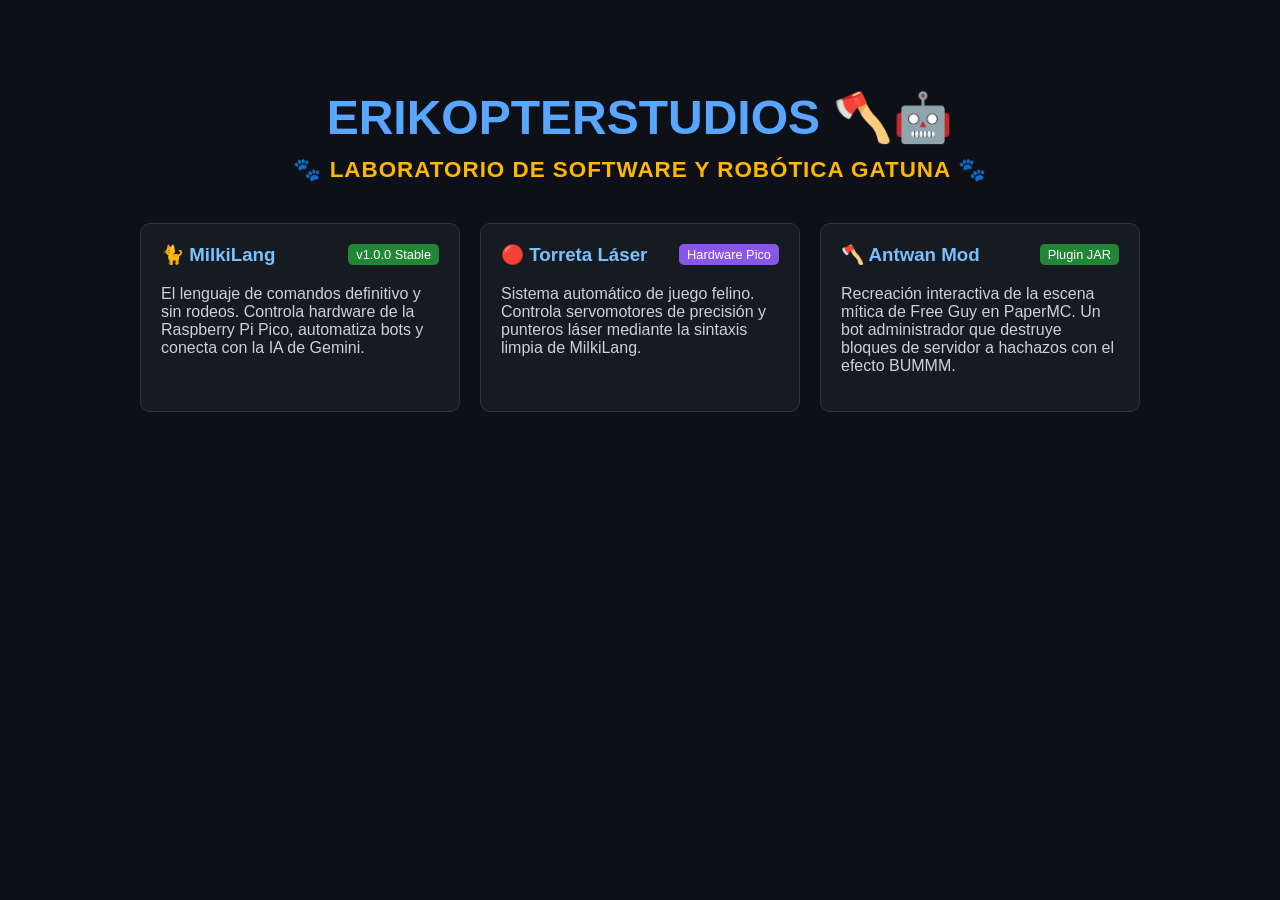
==== index.html @ 0bd47806 "Update index.html" ====
<!DOCTYPE html>
<html lang="es">
<head>
    <meta charset="UTF-8">
    <title>ErikopterStudios | Central Oficial</title>
    <style>
        body {
            background-color: #0d1117;
            color: #c9d1d9;
            font-family: 'Segoe UI', Tahoma, Geneva, Verdana, sans-serif;
            text-align: center;
            padding: 50px;
        }
        h1 {
            color: #58a6ff;
            font-size: 3em;
            margin-bottom: 10px;
        }
        .subtitle {
            color: #ffb703;
            font-size: 1.4em;
            font-weight: bold;
            margin-bottom: 40px;
            text-transform: uppercase;
            letter-spacing: 1px;
        }
        .container {
            max-width: 1000px;
            margin: 0 auto;
            display: grid;
            grid-template-columns: 1fr 1fr 1fr; /* ¡Tres columnas para tus tres inventos! */
            gap: 20px;
        }
        .card {
            background-color: #161b22;
            border: 1px solid #30363d;
            border-radius: 10px;
            padding: 20px;
            text-align: left;
            display: flex;
            flex-direction: column;
            justify-content: space-between;
        }
        .card h3 {
            color: #79c0ff;
            margin-top: 0;
        }
        .badge {
            background-color: #238636;
            color: white;
            padding: 3px 8px;
            border-radius: 5px;
            font-size: 0.8em;
            float: right;
        }
        .badge-hardware {
            background-color: #8957e5;
        }
    </style>
</head>
<body>

    <h1>ERIKOPTERSTUDIOS 🪓🤖</h1>
    <div class="subtitle">🐾 LABORATORIO DE SOFTWARE Y ROBÓTICA GATUNA 🐾</div>

    <div class="container">
        <!-- INVENTO 1 -->
        <div class="card">
            <div>
                <span class="badge">v1.0.0 Stable</span>
                <h3>🐈 MilkiLang</h3>
                <p>El lenguaje de comandos definitivo y sin rodeos. Controla hardware de la Raspberry Pi Pico, automatiza bots y conecta con la IA de Gemini.</p>
            </div>
        </div>

        <!-- INVENTO 2 -->
        <div class="card">
            <div>
                <span class="badge badge-hardware">Hardware Pico</span>
                <h3>🔴 Torreta Láser</h3>
                <p>Sistema automático de juego felino. Controla servomotores de precisión y punteros láser mediante la sintaxis limpia de MilkiLang.</p>
            </div>
        </div>

        <!-- INVENTO 3 -->
        <div class="card">
            <div>
                <span class="badge">Plugin JAR</span>
                <h3>🪓 Antwan Mod</h3>
                <p>Recreación interactiva de la escena mítica de Free Guy en PaperMC. Un bot administrador que destruye bloques de servidor a hachazos con el efecto BUMMM.</p>
            </div>
        </div>
    </div>

</body>
</html>
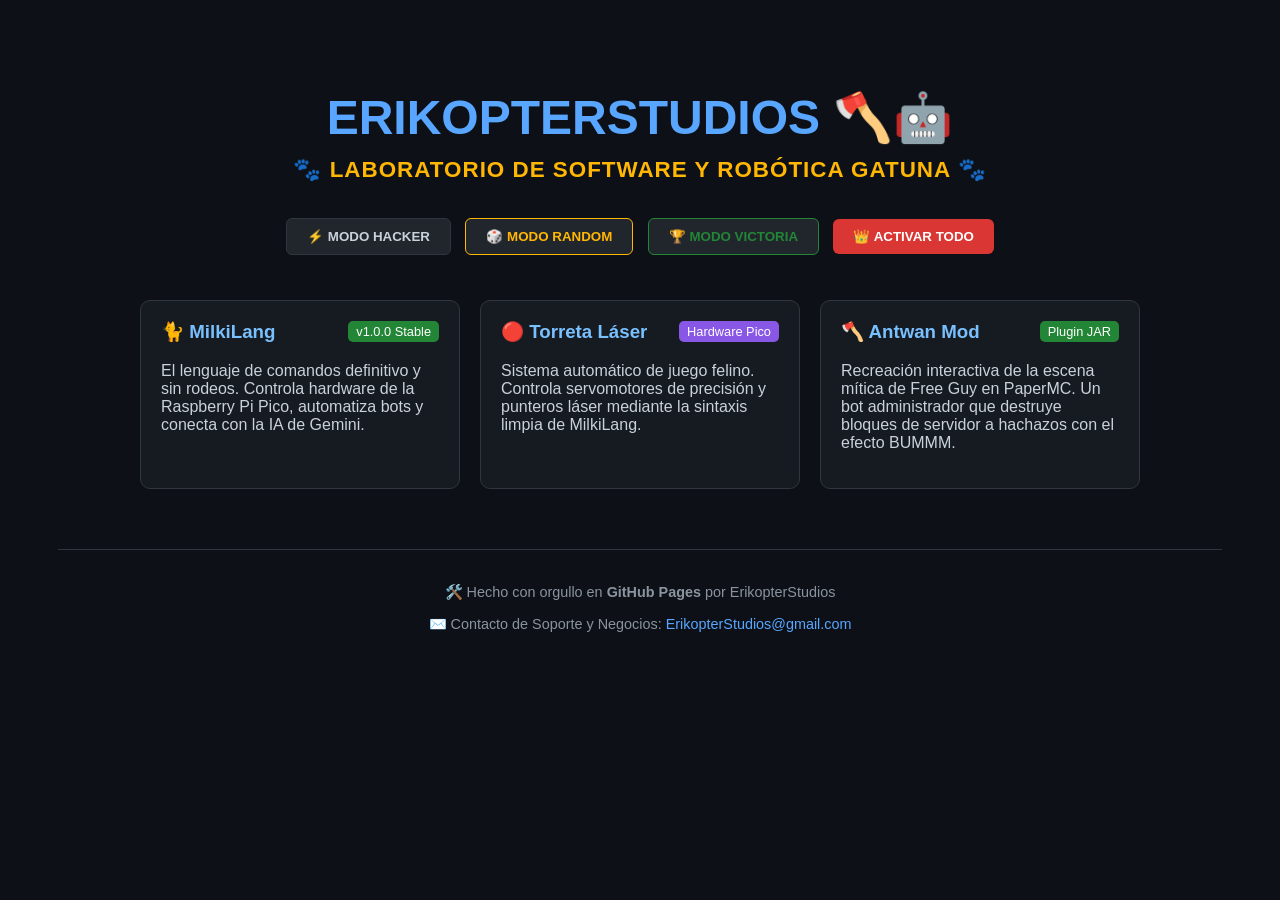
==== commit e33925d9: "Update index.html" ====
--- a/index.html
+++ b/index.html
@@ -4,43 +4,89 @@
     <meta charset="UTF-8">
     <title>ErikopterStudios | Central Oficial</title>
     <style>
+        :root {
+            --bg-color: #0d1117;
+            --card-bg: #161b22;
+            --border-color: #30363d;
+            --text-main: #c9d1d9;
+            --text-title: #58a6ff;
+            --accent: #ffb703;
+        }
+        
+        .hacker-mode {
+            --bg-color: #000000;
+            --card-bg: #0a0a0a;
+            --border-color: #00ff00;
+            --text-main: #00ff00;
+            --text-title: #00ff00;
+            --accent: #00ff00;
+        }
+
         body {
-            background-color: #0d1117;
-            color: #c9d1d9;
+            background-color: var(--bg-color);
+            color: var(--text-main);
             font-family: 'Segoe UI', Tahoma, Geneva, Verdana, sans-serif;
             text-align: center;
             padding: 50px;
+            transition: all 0.3s ease;
         }
         h1 {
-            color: #58a6ff;
+            color: var(--text-title);
             font-size: 3em;
             margin-bottom: 10px;
         }
         .subtitle {
-            color: #ffb703;
+            color: var(--accent);
             font-size: 1.4em;
             font-weight: bold;
-            margin-bottom: 40px;
+            margin-bottom: 30px;
             text-transform: uppercase;
             letter-spacing: 1px;
         }
+        
+        /* 🕹️ BOTONES INTERACTIVOS DEL PANEL */
+        .btn-interact {
+            background-color: #21262d;
+            border: 1px solid var(--border-color);
+            color: var(--text-main);
+            padding: 10px 20px;
+            border-radius: 6px;
+            font-weight: bold;
+            cursor: pointer;
+            margin: 5px;
+            transition: 0.2s;
+        }
+        .btn-interact:hover {
+            transform: scale(1.05);
+            opacity: 0.9;
+        }
+
         .container {
             max-width: 1000px;
             margin: 0 auto;
             display: grid;
-            grid-template-columns: 1fr 1fr 1fr; /* ¡Tres columnas para tus tres inventos! */
+            grid-template-columns: 1fr 1fr 1fr;
             gap: 20px;
         }
+        
+        /* ✨ EFECTO INTERACTIVO EN TARJETAS */
         .card {
-            background-color: #161b22;
-            border: 1px solid #30363d;
+            background-color: var(--card-bg);
+            border: 1px solid var(--border-color);
             border-radius: 10px;
             padding: 20px;
             text-align: left;
+            transition: transform 0.3s, box-shadow 0.3s;
+            cursor: pointer;
             display: flex;
             flex-direction: column;
             justify-content: space-between;
         }
+        .card:hover {
+            transform: translateY(-10px);
+            box-shadow: 0 10px 20px rgba(88, 166, 255, 0.2);
+        }
+        
         .card h3 {
             color: #79c0ff;
             margin-top: 0;
@@ -56,6 +102,22 @@
         .badge-hardware {
             background-color: #8957e5;
         }
+        
+        /* 🪓 PIE DE PÁGINA Y CONTACTO VIA EMAIL */
+        footer {
+            margin-top: 60px;
+            padding-top: 20px;
+            border-top: 1px solid var(--border-color);
+            color: #8b949e;
+            font-size: 0.9em;
+        }
+        footer a {
+            color: #58a6ff;
+            text-decoration: none;
+        }
+        footer a:hover {
+            text-decoration: underline;
+        }
     </style>
 </head>
 <body>
@@ -63,9 +125,17 @@
     <h1>ERIKOPTERSTUDIOS 🪓🤖</h1>
     <div class="subtitle">🐾 LABORATORIO DE SOFTWARE Y ROBÓTICA GATUNA 🐾</div>
 
+    <!-- 🕹️ PANEL DE CONTROL DE MANDOS INTERACTIVOS -->
+    <div style="margin-bottom: 40px;">
+        <button class="btn-interact" onclick="toggleHackerMode()">⚡ MODO HACKER</button>
+        <button class="btn-interact" style="border-color: #ffb703; color: #ffb703;" onclick="activarModoRandom()">🎲 MODO RANDOM</button>
+        <button class="btn-interact" style="border-color: #238636; color: #238636;" onclick="activarModoVictoria()">🏆 MODO VICTORIA</button>
+        <button class="btn-interact" style="background-color: #da3633; color: white; border: none;" onclick="activarTodo()">👑 ACTIVAR TODO</button>
+    </div>
+
     <div class="container">
         <!-- INVENTO 1 -->
-        <div class="card">
+        <div class="card" onclick="alertaProyecto('milkilang')">
             <div>
                 <span class="badge">v1.0.0 Stable</span>
                 <h3>🐈 MilkiLang</h3>
@@ -74,7 +144,7 @@
         </div>
 
         <!-- INVENTO 2 -->
-        <div class="card">
+        <div class="card" onclick="alertaProyecto('laser')">
             <div>
                 <span class="badge badge-hardware">Hardware Pico</span>
                 <h3>🔴 Torreta Láser</h3>
@@ -83,7 +153,7 @@
         </div>
 
         <!-- INVENTO 3 -->
-        <div class="card">
+        <div class="card" onclick="alertaProyecto('antwan')">
             <div>
                 <span class="badge">Plugin JAR</span>
                 <h3>🪓 Antwan Mod</h3>
@@ -92,5 +162,14 @@
         </div>
     </div>
 
+    <!-- 🌐 CRÉDITOS OFICIALES Y CONTACTO -->
+    <footer>
+        <p>🛠️ Hecho con orgullo en <strong>GitHub Pages</strong> por ErikopterStudios</p>
+        <p>✉️ Contacto de Soporte y Negocios: <a href="mailto:ErikopterStudios@gmail.com">ErikopterStudios@gmail.com</a></p>
+    </footer>
+
+    <!-- 🌐 ENLAZA TU WEB CON TU ARCHIVO CODE.JS -->
+    <script src="code.js"></script>
+
 </body>
 </html>
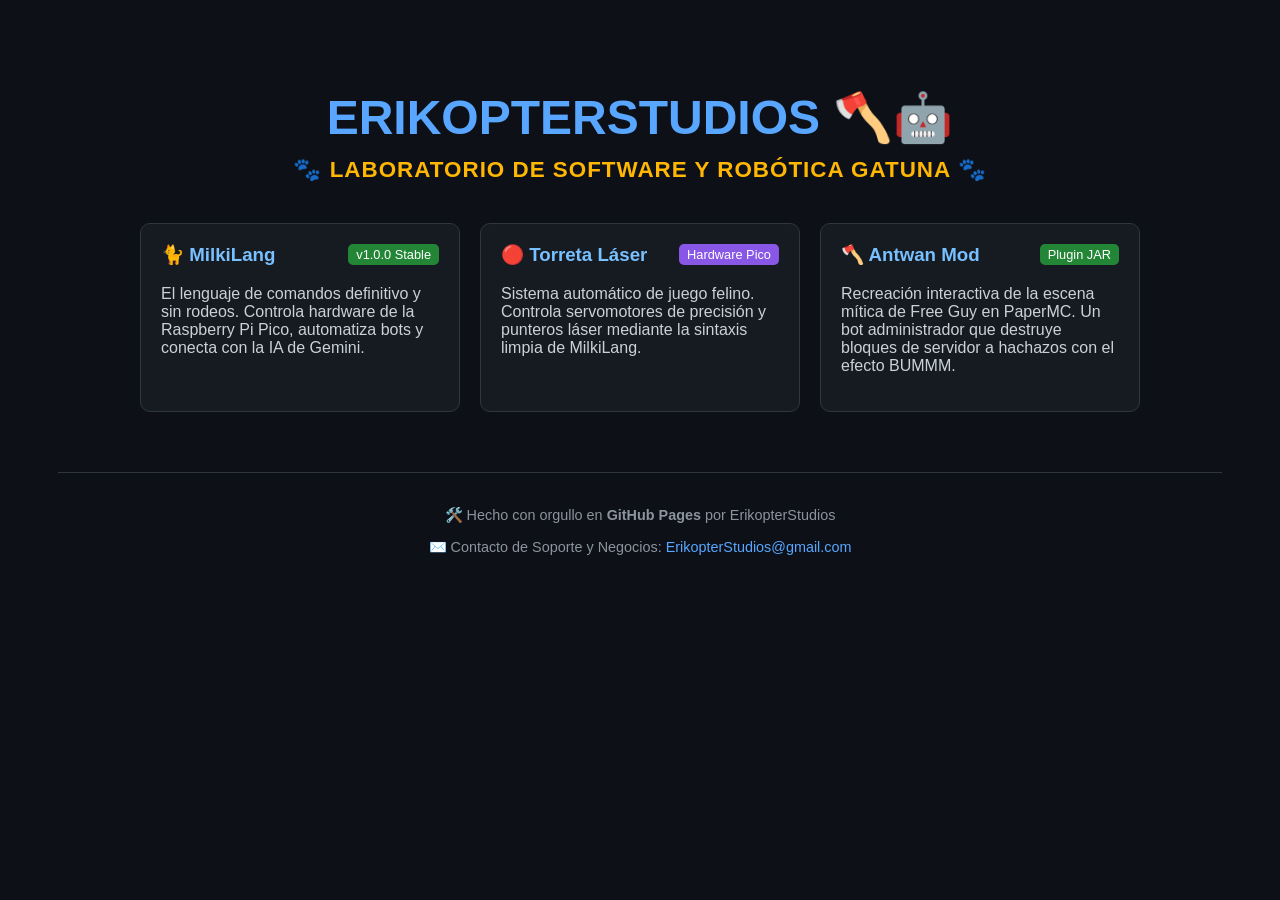
==== commit 421e65e7: "Update index.html" ====
--- a/index.html
+++ b/index.html
@@ -4,63 +4,26 @@
     <meta charset="UTF-8">
     <title>ErikopterStudios | Central Oficial</title>
     <style>
-        :root {
-            --bg-color: #0d1117;
-            --card-bg: #161b22;
-            --border-color: #30363d;
-            --text-main: #c9d1d9;
-            --text-title: #58a6ff;
-            --accent: #ffb703;
-        }
-        
-        .hacker-mode {
-            --bg-color: #000000;
-            --card-bg: #0a0a0a;
-            --border-color: #00ff00;
-            --text-main: #00ff00;
-            --text-title: #00ff00;
-            --accent: #00ff00;
-        }
-
         body {
-            background-color: var(--bg-color);
-            color: var(--text-main);
+            background-color: #0d1117;
+            color: #c9d1d9;
             font-family: 'Segoe UI', Tahoma, Geneva, Verdana, sans-serif;
             text-align: center;
             padding: 50px;
-            transition: all 0.3s ease;
         }
         h1 {
-            color: var(--text-title);
+            color: #58a6ff;
             font-size: 3em;
             margin-bottom: 10px;
         }
         .subtitle {
-            color: var(--accent);
+            color: #ffb703;
             font-size: 1.4em;
             font-weight: bold;
-            margin-bottom: 30px;
+            margin-bottom: 40px;
             text-transform: uppercase;
             letter-spacing: 1px;
         }
-        
-        /* 🕹️ BOTONES INTERACTIVOS DEL PANEL */
-        .btn-interact {
-            background-color: #21262d;
-            border: 1px solid var(--border-color);
-            color: var(--text-main);
-            padding: 10px 20px;
-            border-radius: 6px;
-            font-weight: bold;
-            cursor: pointer;
-            margin: 5px;
-            transition: 0.2s;
-        }
-        .btn-interact:hover {
-            transform: scale(1.05);
-            opacity: 0.9;
-        }
-
         .container {
             max-width: 1000px;
             margin: 0 auto;
@@ -68,25 +31,23 @@
             grid-template-columns: 1fr 1fr 1fr;
             gap: 20px;
         }
-        
-        /* ✨ EFECTO INTERACTIVO EN TARJETAS */
         .card {
-            background-color: var(--card-bg);
-            border: 1px solid var(--border-color);
+            background-color: #161b22;
+            border: 1px solid #30363d;
             border-radius: 10px;
             padding: 20px;
             text-align: left;
+            text-decoration: none;
+            color: inherit;
             transition: transform 0.3s, box-shadow 0.3s;
-            cursor: pointer;
             display: flex;
             flex-direction: column;
             justify-content: space-between;
         }
         .card:hover {
-            transform: translateY(-10px);
-            box-shadow: 0 10px 20px rgba(88, 166, 255, 0.2);
+            transform: translateY(-5px);
+            box-shadow: 0 5px 15px rgba(88, 166, 255, 0.2);
         }
-        
         .card h3 {
             color: #79c0ff;
             margin-top: 0;
@@ -102,21 +63,16 @@
         .badge-hardware {
             background-color: #8957e5;
         }
-        
-        /* 🪓 PIE DE PÁGINA Y CONTACTO VIA EMAIL */
         footer {
             margin-top: 60px;
             padding-top: 20px;
-            border-top: 1px solid var(--border-color);
+            border-top: 1px solid #30363d;
             color: #8b949e;
             font-size: 0.9em;
         }
         footer a {
             color: #58a6ff;
             text-decoration: none;
-        }
-        footer a:hover {
-            text-decoration: underline;
         }
     </style>
 </head>
@@ -125,51 +81,39 @@
     <h1>ERIKOPTERSTUDIOS 🪓🤖</h1>
     <div class="subtitle">🐾 LABORATORIO DE SOFTWARE Y ROBÓTICA GATUNA 🐾</div>
 
-    <!-- 🕹️ PANEL DE CONTROL DE MANDOS INTERACTIVOS -->
-    <div style="margin-bottom: 40px;">
-        <button class="btn-interact" onclick="toggleHackerMode()">⚡ MODO HACKER</button>
-        <button class="btn-interact" style="border-color: #ffb703; color: #ffb703;" onclick="activarModoRandom()">🎲 MODO RANDOM</button>
-        <button class="btn-interact" style="border-color: #238636; color: #238636;" onclick="activarModoVictoria()">🏆 MODO VICTORIA</button>
-        <button class="btn-interact" style="background-color: #da3633; color: white; border: none;" onclick="activarTodo()">👑 ACTIVAR TODO</button>
-    </div>
-
     <div class="container">
-        <!-- INVENTO 1 -->
-        <div class="card" onclick="alertaProyecto('milkilang')">
+        <!-- LINK A LA APP -->
+        <a href="milkilang" class="card">
             <div>
                 <span class="badge">v1.0.0 Stable</span>
                 <h3>🐈 MilkiLang</h3>
                 <p>El lenguaje de comandos definitivo y sin rodeos. Controla hardware de la Raspberry Pi Pico, automatiza bots y conecta con la IA de Gemini.</p>
             </div>
-        </div>
+        </a>
 
-        <!-- INVENTO 2 -->
-        <div class="card" onclick="alertaProyecto('laser')">
+        <!-- LINK A LA TORRETA -->
+        <a href="torreta-laser" class="card">
             <div>
                 <span class="badge badge-hardware">Hardware Pico</span>
                 <h3>🔴 Torreta Láser</h3>
                 <p>Sistema automático de juego felino. Controla servomotores de precisión y punteros láser mediante la sintaxis limpia de MilkiLang.</p>
             </div>
-        </div>
+        </a>
 
-        <!-- INVENTO 3 -->
-        <div class="card" onclick="alertaProyecto('antwan')">
+        <!-- LINK A ANTWAN -->
+        <a href="antwan-mod" class="card">
             <div>
                 <span class="badge">Plugin JAR</span>
                 <h3>🪓 Antwan Mod</h3>
                 <p>Recreación interactiva de la escena mítica de Free Guy en PaperMC. Un bot administrador que destruye bloques de servidor a hachazos con el efecto BUMMM.</p>
             </div>
-        </div>
+        </a>
     </div>
 
-    <!-- 🌐 CRÉDITOS OFICIALES Y CONTACTO -->
     <footer>
         <p>🛠️ Hecho con orgullo en <strong>GitHub Pages</strong> por ErikopterStudios</p>
         <p>✉️ Contacto de Soporte y Negocios: <a href="mailto:ErikopterStudios@gmail.com">ErikopterStudios@gmail.com</a></p>
     </footer>
 
-    <!-- 🌐 ENLAZA TU WEB CON TU ARCHIVO CODE.JS -->
-    <script src="code.js"></script>
-
 </body>
 </html>
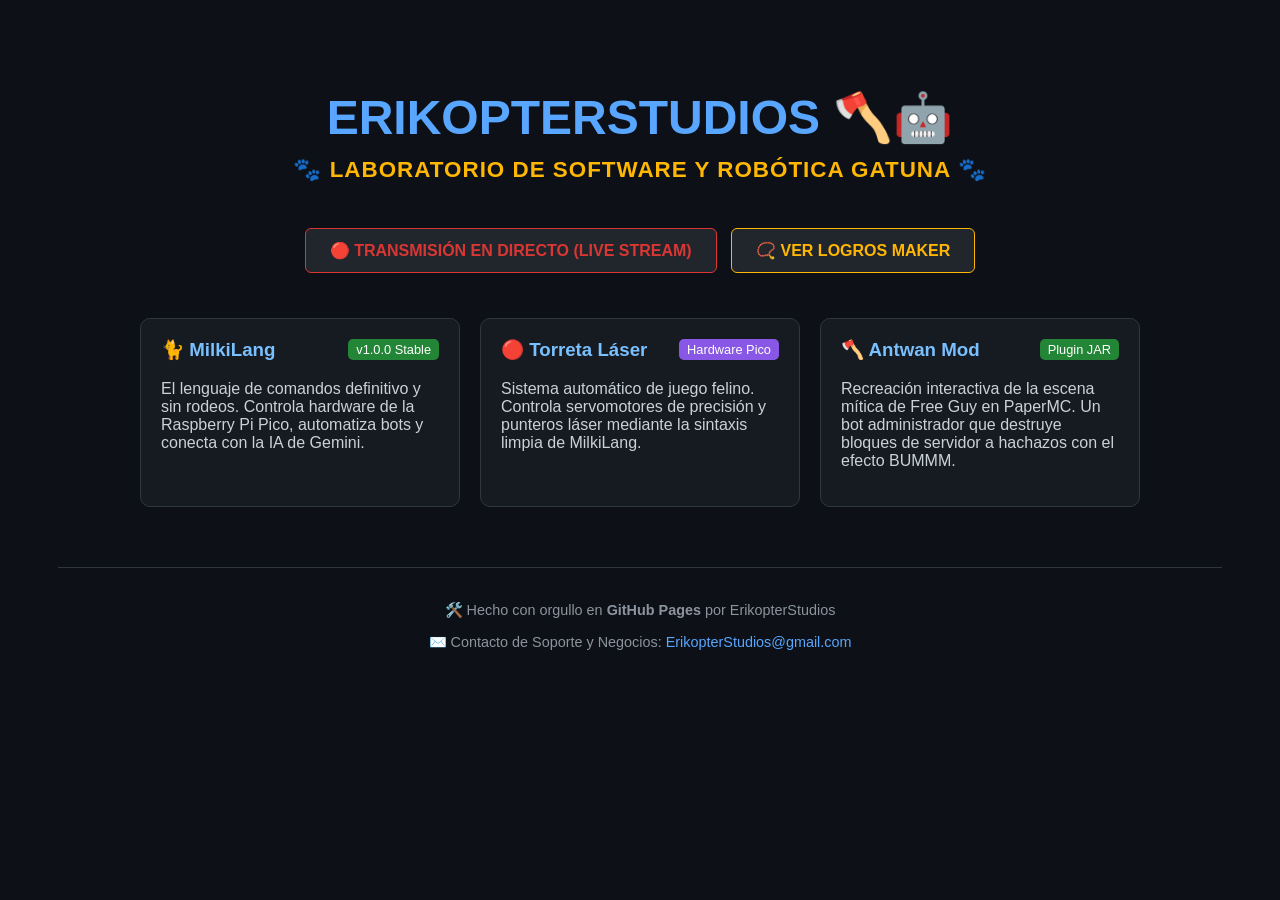
==== commit 7214bcc8: "Update index.html" ====
--- a/index.html
+++ b/index.html
@@ -24,6 +24,38 @@
             text-transform: uppercase;
             letter-spacing: 1px;
         }
+        
+        /* 🕹️ PANEL DE BOTONES PRINCIPALES */
+        .panel-control {
+            margin-bottom: 40px;
+        }
+        .btn-interact {
+            background-color: #21262d;
+            border: 1px solid #30363d;
+            color: #c9d1d9;
+            padding: 12px 24px;
+            border-radius: 6px;
+            font-weight: bold;
+            cursor: pointer;
+            text-decoration: none;
+            display: inline-block;
+            margin: 5px;
+            transition: transform 0.2s, background-color 0.2s;
+        }
+        .btn-interact:hover {
+            transform: scale(1.05);
+            background-color: #30363d;
+        }
+        .btn-live {
+            border-color: #da3633;
+            color: #da3633;
+            animation: parpadeo-boton 2s infinite;
+        }
+        .btn-live:hover {
+            background-color: #da3633;
+            color: white;
+        }
+
         .container {
             max-width: 1000px;
             margin: 0 auto;
@@ -74,6 +106,12 @@
             color: #58a6ff;
             text-decoration: none;
         }
+
+        @keyframes parpadeo-boton {
+            0% { box-shadow: 0 0 0px rgba(218, 54, 51, 0); }
+            50% { box-shadow: 0 0 10px rgba(218, 54, 51, 0.5); }
+            100% { box-shadow: 0 0 0px rgba(218, 54, 51, 0); }
+        }
     </style>
 </head>
 <body>
@@ -81,8 +119,14 @@
     <h1>ERIKOPTERSTUDIOS 🪓🤖</h1>
     <div class="subtitle">🐾 LABORATORIO DE SOFTWARE Y ROBÓTICA GATUNA 🐾</div>
 
+    <!-- 🕹️ PANEL DE CONTROL CON TU NUEVO BOTÓN DE TRANSMISIÓN -->
+    <div class="panel-control">
+        <a href="logros" class="btn-interact btn-live">🔴 TRANSMISIÓN EN DIRECTO (LIVE STREAM)</a>
+        <a href="logros" class="btn-interact" style="border-color: #ffb703; color: #ffb703;">📿 VER LOGROS MAKER</a>
+    </div>
+
     <div class="container">
-        <!-- LINK A LA APP -->
+        <!-- TARJETA 1 -->
         <a href="milkilang" class="card">
             <div>
                 <span class="badge">v1.0.0 Stable</span>
@@ -91,7 +135,7 @@
             </div>
         </a>
 
-        <!-- LINK A LA TORRETA -->
+        <!-- TARJETA 2 -->
         <a href="torreta-laser" class="card">
             <div>
                 <span class="badge badge-hardware">Hardware Pico</span>
@@ -100,7 +144,7 @@
             </div>
         </a>
 
-        <!-- LINK A ANTWAN -->
+        <!-- TARJETA 3 -->
         <a href="antwan-mod" class="card">
             <div>
                 <span class="badge">Plugin JAR</span>
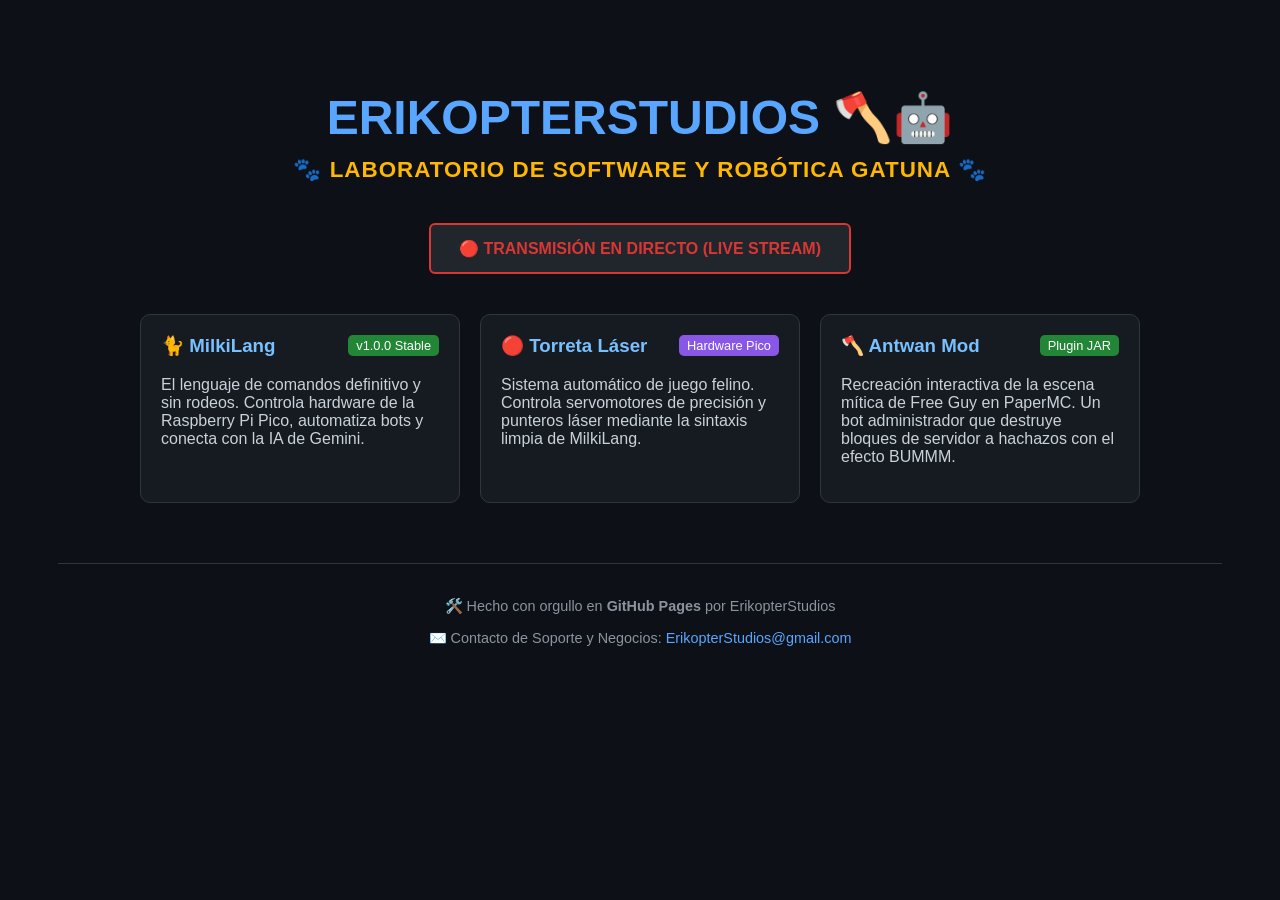
==== commit 74a2ee43: "Update index.html" ====
--- a/index.html
+++ b/index.html
@@ -25,33 +25,25 @@
             letter-spacing: 1px;
         }
         
-        /* 🕹️ PANEL DE BOTONES PRINCIPALES */
+        /* 🕹️ PANEL DE CONTROL DE TRANSMISIÓN */
         .panel-control {
             margin-bottom: 40px;
         }
-        .btn-interact {
+        .btn-live {
             background-color: #21262d;
-            border: 1px solid #30363d;
-            color: #c9d1d9;
-            padding: 12px 24px;
+            border: 2px solid #da3633;
+            color: #da3633;
+            padding: 14px 28px;
             border-radius: 6px;
             font-weight: bold;
             cursor: pointer;
             text-decoration: none;
             display: inline-block;
-            margin: 5px;
             transition: transform 0.2s, background-color 0.2s;
-        }
-        .btn-interact:hover {
-            transform: scale(1.05);
-            background-color: #30363d;
-        }
-        .btn-live {
-            border-color: #da3633;
-            color: #da3633;
             animation: parpadeo-boton 2s infinite;
         }
         .btn-live:hover {
+            transform: scale(1.05);
             background-color: #da3633;
             color: white;
         }
@@ -109,7 +101,7 @@
 
         @keyframes parpadeo-boton {
             0% { box-shadow: 0 0 0px rgba(218, 54, 51, 0); }
-            50% { box-shadow: 0 0 10px rgba(218, 54, 51, 0.5); }
+            50% { box-shadow: 0 0 15px rgba(218, 54, 51, 0.6); }
             100% { box-shadow: 0 0 0px rgba(218, 54, 51, 0); }
         }
     </style>
@@ -119,14 +111,13 @@
     <h1>ERIKOPTERSTUDIOS 🪓🤖</h1>
     <div class="subtitle">🐾 LABORATORIO DE SOFTWARE Y ROBÓTICA GATUNA 🐾</div>
 
-    <!-- 🕹️ PANEL DE CONTROL CON TU NUEVO BOTÓN DE TRANSMISIÓN -->
+    <!-- 🕹️ PANEL DE TRANSMISIÓN CONECTADO A TU NUEVA CARPETA -->
     <div class="panel-control">
-        <a href="logros" class="btn-interact btn-live">🔴 TRANSMISIÓN EN DIRECTO (LIVE STREAM)</a>
-        <a href="logros" class="btn-interact" style="border-color: #ffb703; color: #ffb703;">📿 VER LOGROS MAKER</a>
+        <a href="transmision" class="btn-live">🔴 TRANSMISIÓN EN DIRECTO (LIVE STREAM)</a>
     </div>
 
     <div class="container">
-        <!-- TARJETA 1 -->
+        <!-- LINK A LA DOCUMENTACIÓN DE MILKILANG -->
         <a href="milkilang" class="card">
             <div>
                 <span class="badge">v1.0.0 Stable</span>
@@ -135,7 +126,7 @@
             </div>
         </a>
 
-        <!-- TARJETA 2 -->
+        <!-- LINK A LA TORRETA LÁSER (SISTEMA INDEPENDIENTE) -->
         <a href="torreta-laser" class="card">
             <div>
                 <span class="badge badge-hardware">Hardware Pico</span>
@@ -144,7 +135,7 @@
             </div>
         </a>
 
-        <!-- TARJETA 3 -->
+        <!-- LINK AL MOD DE ANTWAN -->
         <a href="antwan-mod" class="card">
             <div>
                 <span class="badge">Plugin JAR</span>
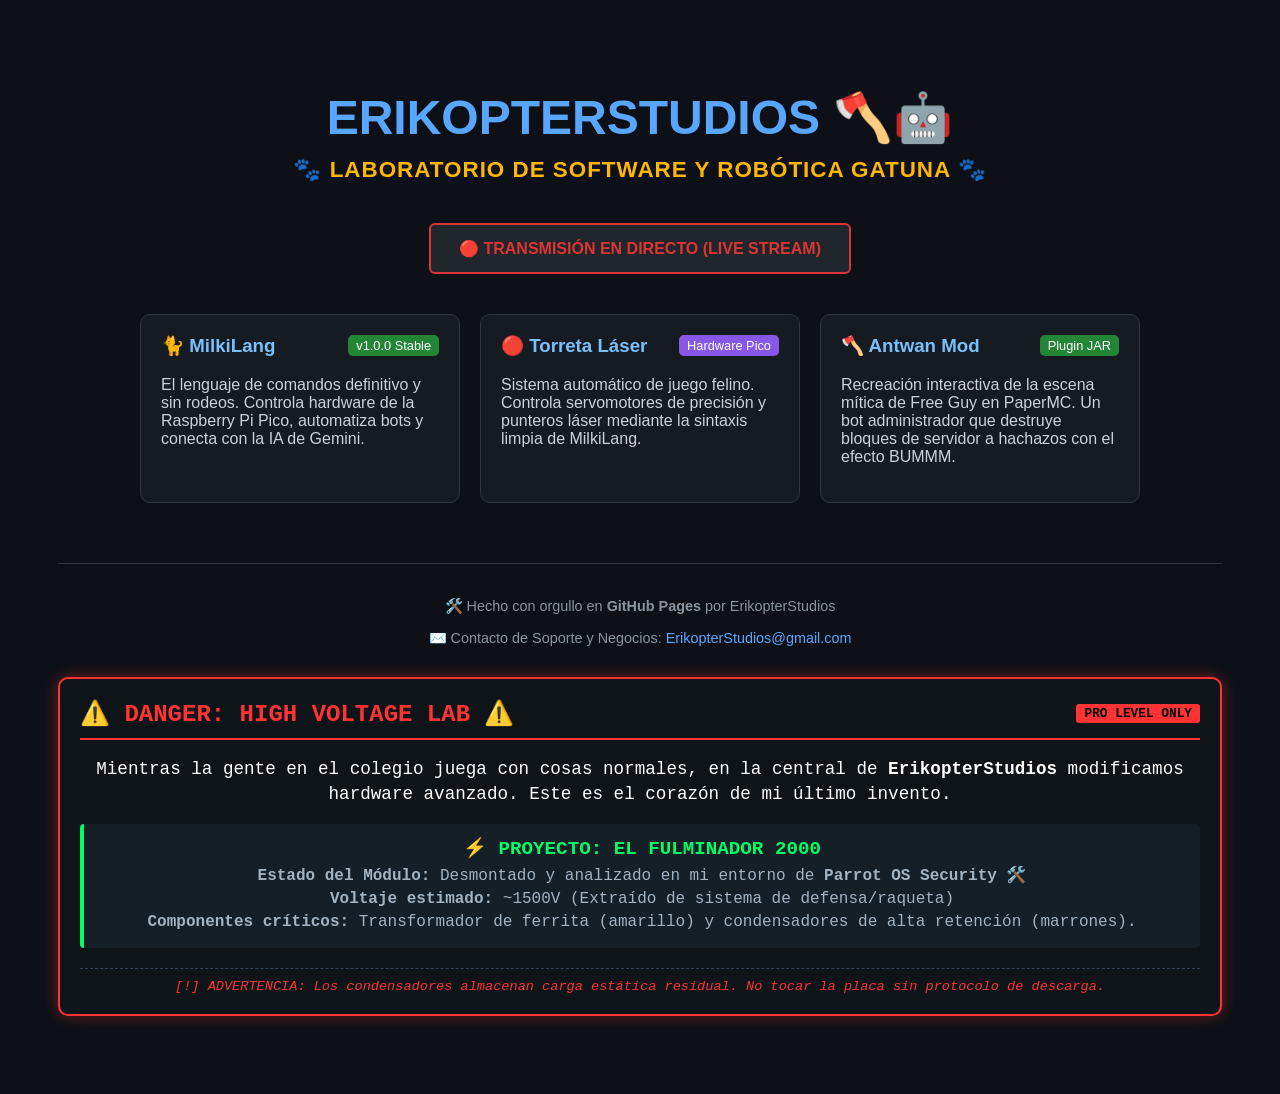
==== commit 5cd35e3b: "Update index.html" ====
--- a/index.html
+++ b/index.html
@@ -152,3 +152,31 @@
 
 </body>
 </html>
+<!-- === [INICIO] SECCIÓN DE HARDWARE HACKER - AÑADIR AL FINAL === -->
+<div style="background-color: #0f1419; color: #00ff66; border: 2px solid #ff3333; padding: 20px; border-radius: 10px; font-family: 'Courier New', Courier, monospace; margin: 30px 0 20px 0; box-shadow: 0px 0px 15px rgba(255, 51, 51, 0.4);">
+    
+    <!-- Encabezado de la Tarjeta -->
+    <div style="display: flex; align-items: center; justify-content: space-between; border-bottom: 2px solid #ff3333; padding-bottom: 10px; margin-bottom: 15px;">
+        <h2 style="color: #ff3333; margin: 0; font-size: 1.5rem; text-transform: uppercase;">⚠️ DANGER: HIGH VOLTAGE LAB ⚠️</h2>
+        <span style="background-color: #ff3333; color: black; padding: 2px 8px; font-weight: bold; border-radius: 3px; font-size: 0.8rem;">PRO LEVEL ONLY</span>
+    </div>
+
+    <!-- Descripción del Fulminador -->
+    <p style="color: #ffffff; font-size: 1.1rem; line-height: 1.4;">
+        Mientras la gente en el colegio juega con cosas normales, en la central de <strong>ErikopterStudios</strong> modificamos hardware avanzado. Este es el corazón de mi último invento.
+    </p>
+
+    <!-- Ficha Técnica -->
+    <div style="background-color: #151f28; border-left: 4px solid #00ff66; padding: 12px; margin: 15px 0; border-radius: 4px;">
+        <h3 style="color: #00ff66; margin: 0 0 5px 0; font-size: 1.2rem;">⚡ PROYECTO: EL FULMINADOR 2000</h3>
+        <p style="margin: 5px 0; color: #a2b3c2;"><strong>Estado del Módulo:</strong> Desmontado y analizado en mi entorno de <strong>Parrot OS Security</strong> 🛠️</p>
+        <p style="margin: 5px 0; color: #a2b3c2;"><strong>Voltaje estimado:</strong> ~1500V (Extraído de sistema de defensa/raqueta)</p>
+        <p style="margin: 5px 0; color: #a2b3c2;"><strong>Componentes críticos:</strong> Transformador de ferrita (amarillo) y condensadores de alta retención (marrones).</p>
+    </div>
+
+    <!-- Advertencia Técnica -->
+    <div style="margin-top: 20px; font-size: 0.85rem; color: #ff3333; text-align: center; font-style: italic; border-top: 1px dashed #334455; padding-top: 10px;">
+        [!] ADVERTENCIA: Los condensadores almacenan carga estática residual. No tocar la placa sin protocolo de descarga.
+    </div>
+</div>
+<!-- === [FIN] SECCIÓN DE HARDWARE HACKER === -->
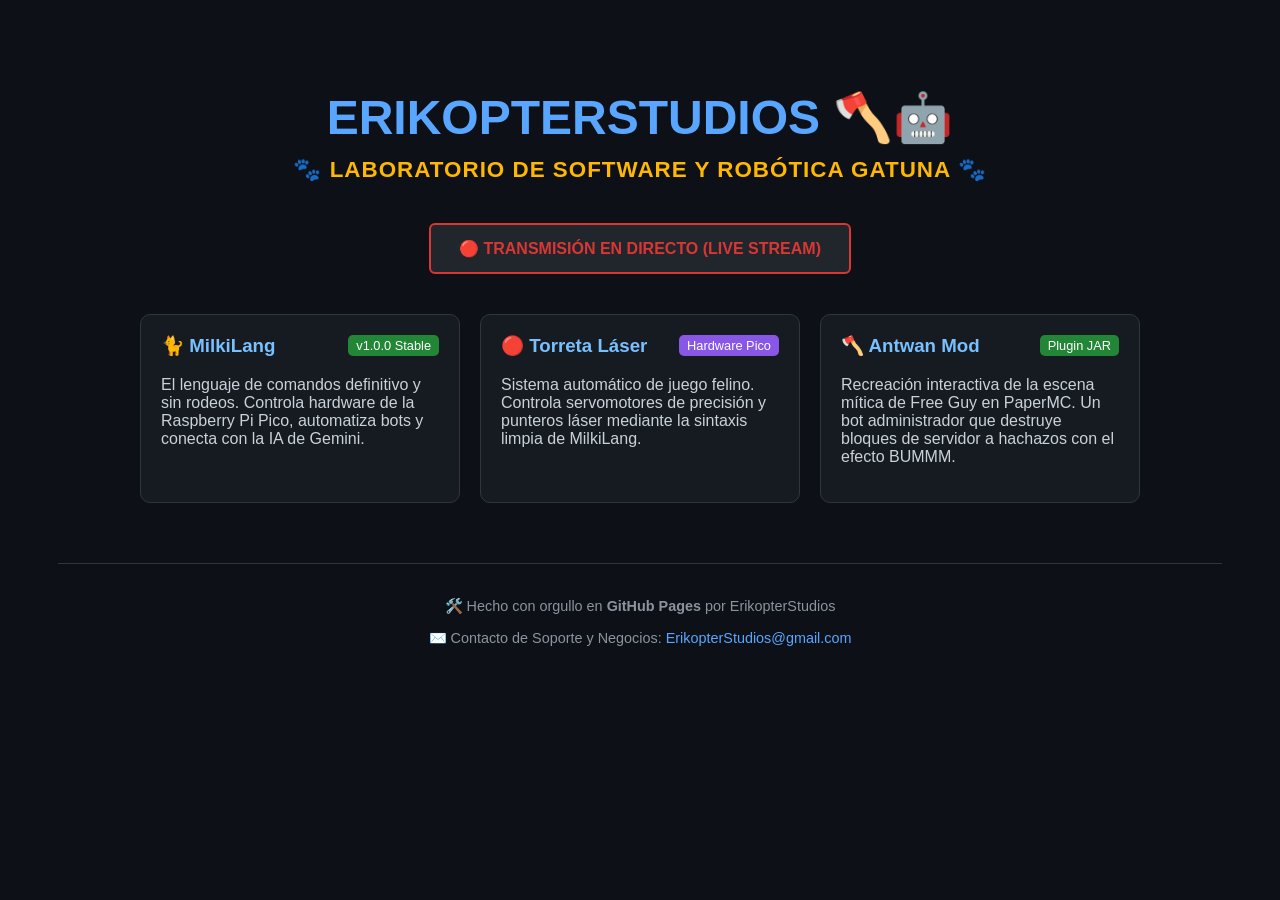
==== commit bfa4d113: "Update index.html" ====
--- a/index.html
+++ b/index.html
@@ -152,31 +152,3 @@
 
 </body>
 </html>
-<!-- === [INICIO] SECCIÓN DE HARDWARE HACKER - AÑADIR AL FINAL === -->
-<div style="background-color: #0f1419; color: #00ff66; border: 2px solid #ff3333; padding: 20px; border-radius: 10px; font-family: 'Courier New', Courier, monospace; margin: 30px 0 20px 0; box-shadow: 0px 0px 15px rgba(255, 51, 51, 0.4);">
-    
-    <!-- Encabezado de la Tarjeta -->
-    <div style="display: flex; align-items: center; justify-content: space-between; border-bottom: 2px solid #ff3333; padding-bottom: 10px; margin-bottom: 15px;">
-        <h2 style="color: #ff3333; margin: 0; font-size: 1.5rem; text-transform: uppercase;">⚠️ DANGER: HIGH VOLTAGE LAB ⚠️</h2>
-        <span style="background-color: #ff3333; color: black; padding: 2px 8px; font-weight: bold; border-radius: 3px; font-size: 0.8rem;">PRO LEVEL ONLY</span>
-    </div>
-
-    <!-- Descripción del Fulminador -->
-    <p style="color: #ffffff; font-size: 1.1rem; line-height: 1.4;">
-        Mientras la gente en el colegio juega con cosas normales, en la central de <strong>ErikopterStudios</strong> modificamos hardware avanzado. Este es el corazón de mi último invento.
-    </p>
-
-    <!-- Ficha Técnica -->
-    <div style="background-color: #151f28; border-left: 4px solid #00ff66; padding: 12px; margin: 15px 0; border-radius: 4px;">
-        <h3 style="color: #00ff66; margin: 0 0 5px 0; font-size: 1.2rem;">⚡ PROYECTO: EL FULMINADOR 2000</h3>
-        <p style="margin: 5px 0; color: #a2b3c2;"><strong>Estado del Módulo:</strong> Desmontado y analizado en mi entorno de <strong>Parrot OS Security</strong> 🛠️</p>
-        <p style="margin: 5px 0; color: #a2b3c2;"><strong>Voltaje estimado:</strong> ~1500V (Extraído de sistema de defensa/raqueta)</p>
-        <p style="margin: 5px 0; color: #a2b3c2;"><strong>Componentes críticos:</strong> Transformador de ferrita (amarillo) y condensadores de alta retención (marrones).</p>
-    </div>
-
-    <!-- Advertencia Técnica -->
-    <div style="margin-top: 20px; font-size: 0.85rem; color: #ff3333; text-align: center; font-style: italic; border-top: 1px dashed #334455; padding-top: 10px;">
-        [!] ADVERTENCIA: Los condensadores almacenan carga estática residual. No tocar la placa sin protocolo de descarga.
-    </div>
-</div>
-<!-- === [FIN] SECCIÓN DE HARDWARE HACKER === -->
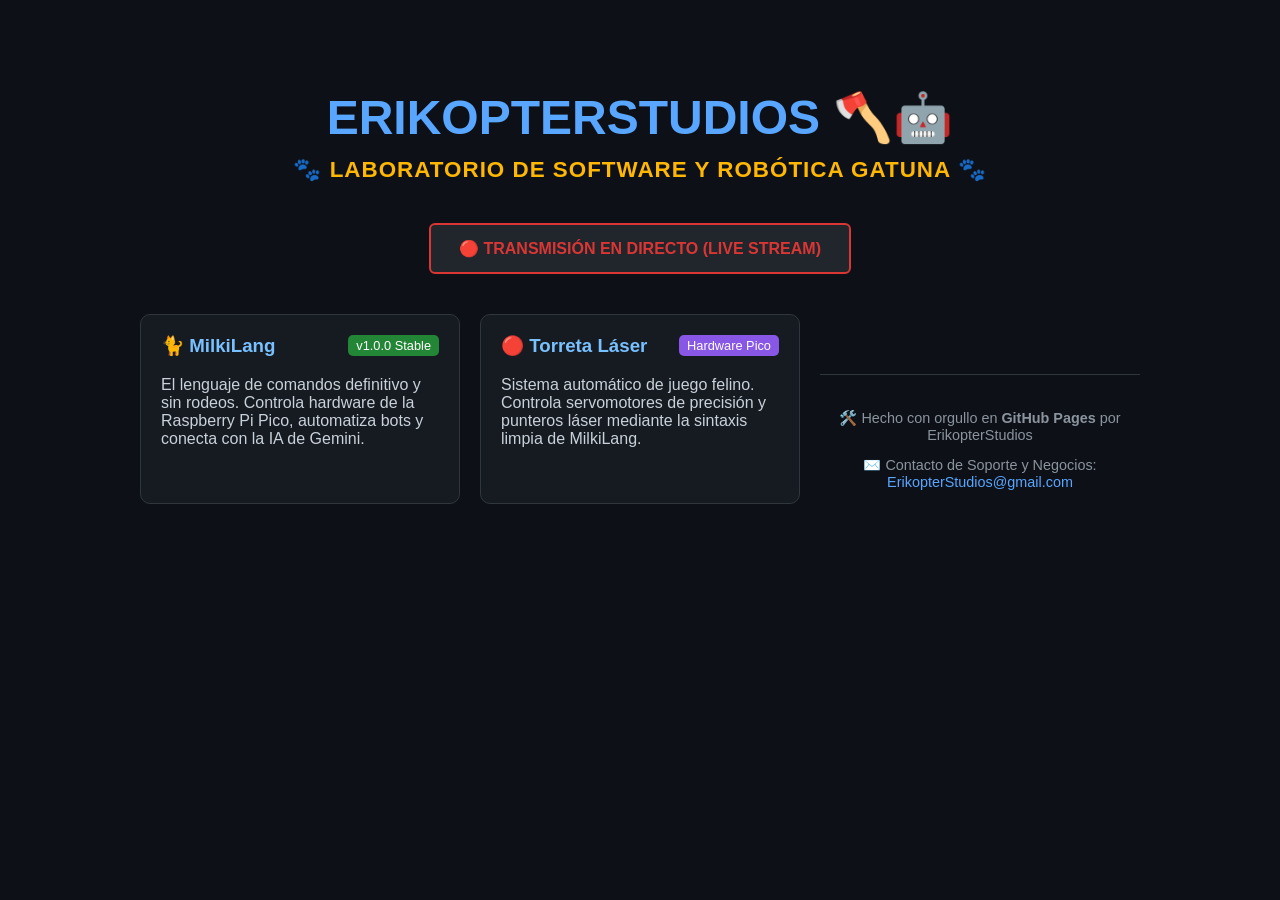
==== commit 3da97389: "Update index.html" ====
--- a/index.html
+++ b/index.html
@@ -135,15 +135,7 @@
             </div>
         </a>
 
-        <!-- LINK AL MOD DE ANTWAN -->
-        <a href="antwan-mod" class="card">
-            <div>
-                <span class="badge">Plugin JAR</span>
-                <h3>🪓 Antwan Mod</h3>
-                <p>Recreación interactiva de la escena mítica de Free Guy en PaperMC. Un bot administrador que destruye bloques de servidor a hachazos con el efecto BUMMM.</p>
-            </div>
-        </a>
-    </div>
+
 
     <footer>
         <p>🛠️ Hecho con orgullo en <strong>GitHub Pages</strong> por ErikopterStudios</p>
